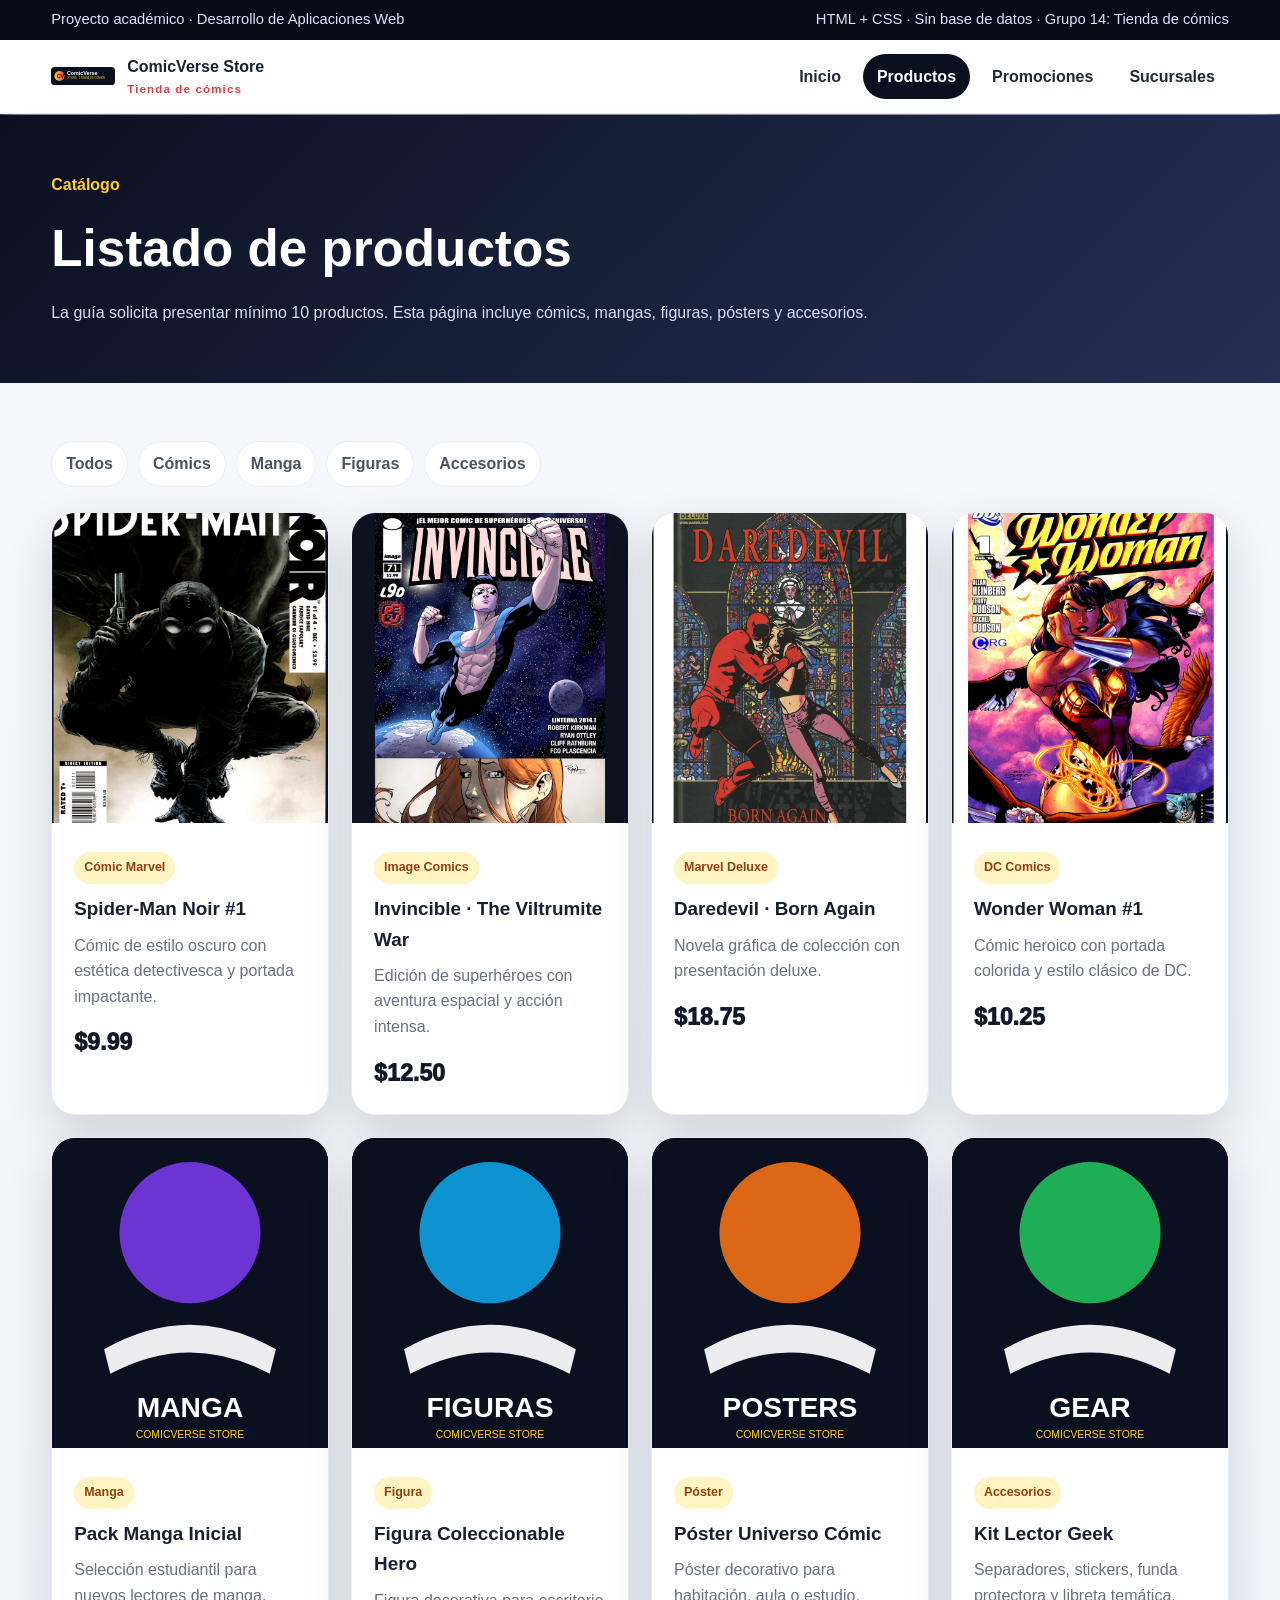
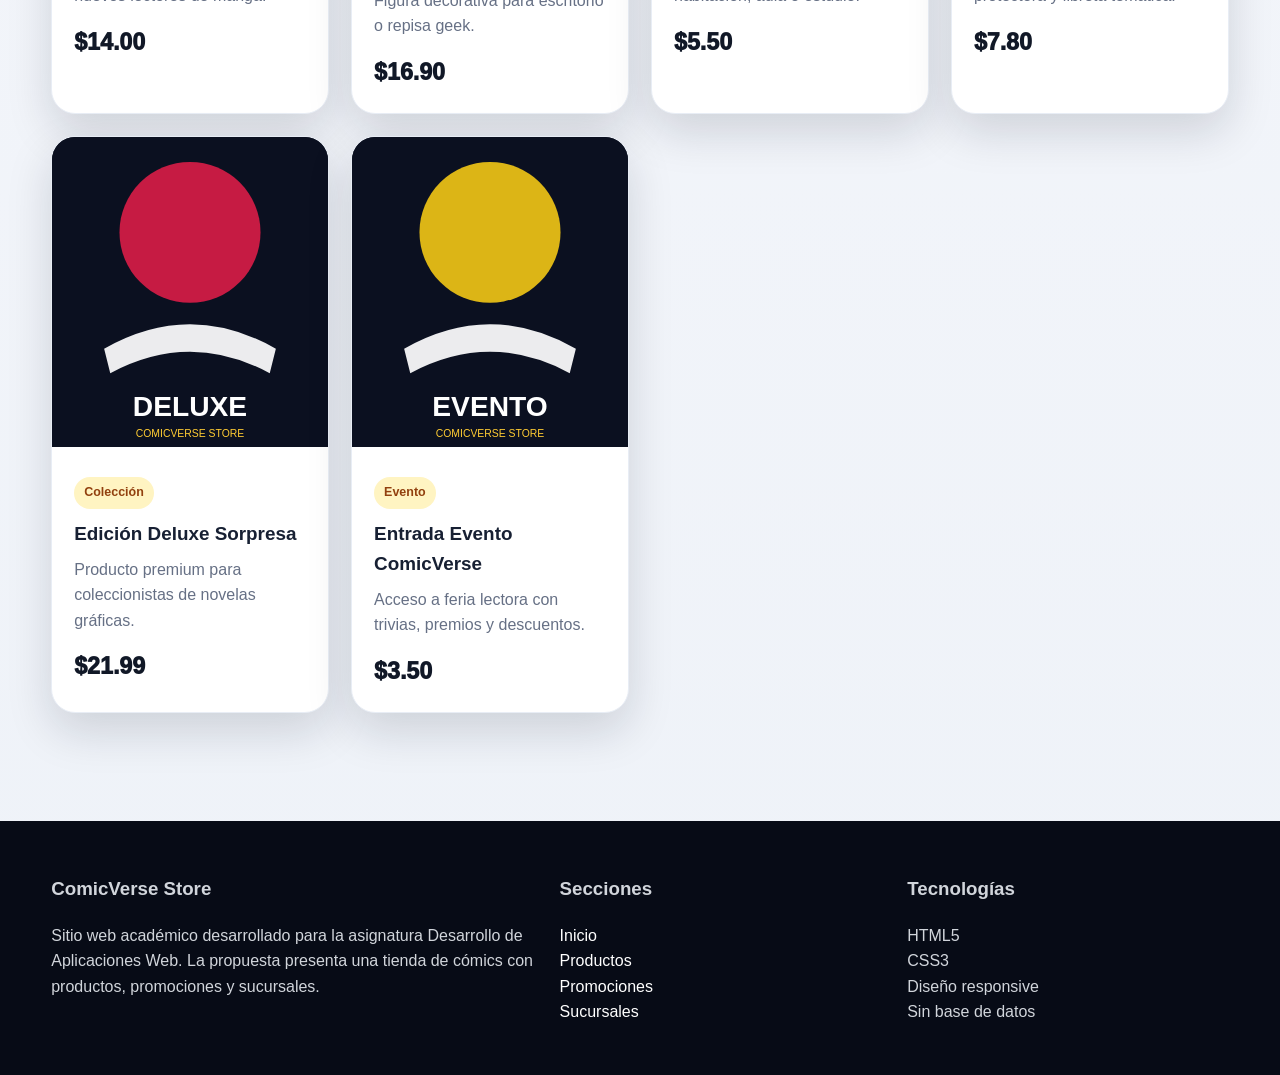
==== productos.html @ d06545f9 "Add files via upload" ====
<!doctype html><html lang="es"><head><meta charset="utf-8"><meta name="viewport" content="width=device-width, initial-scale=1"><title>Productos | ComicVerse Store</title><link rel="stylesheet" href="styles.css"><style>
:root{--bg:#0a0f1f;--bg2:#111827;--card:#ffffff;--ink:#172033;--muted:#667085;--brand:#e63946;--gold:#ffcc33;--blue:#2563eb;--soft:#f4f6fb;--line:#e8edf5;--green:#16a34a;--shadow:0 18px 45px rgba(15,23,42,.15)}
*{box-sizing:border-box}html{scroll-behavior:smooth}body{margin:0;font-family:Inter,Segoe UI,Arial,sans-serif;background:linear-gradient(180deg,#f7f8fc,#eef2f8);color:var(--ink);line-height:1.6}.topbar{background:#070b16;color:#dbe4ff;font-size:.92rem}.container{width:min(1180px,92%);margin:auto}.topbar .container{display:flex;justify-content:space-between;gap:16px;padding:8px 0}.navbar{position:sticky;top:0;z-index:50;background:rgba(255,255,255,.93);backdrop-filter:blur(14px);border-bottom:1px solid var(--line)}.navrow{display:flex;align-items:center;justify-content:space-between;padding:14px 0}.brand{display:flex;align-items:center;gap:12px;text-decoration:none;color:var(--ink);font-weight:900}.brand img{width:64px;height:44px;object-fit:contain}.brand span{display:block}.brand small{display:block;font-size:.72rem;font-weight:700;color:var(--brand);letter-spacing:.1em}.navlinks{display:flex;gap:8px;flex-wrap:wrap}.navlinks a{text-decoration:none;color:#1f2937;font-weight:700;padding:10px 14px;border-radius:999px}.navlinks a:hover,.navlinks a.active{background:#0b1020;color:#fff}.hero{background:radial-gradient(circle at 15% 10%,rgba(255,204,51,.25),transparent 30%),linear-gradient(135deg,#080d1e,#19213e 55%,#3b0f17);color:#fff;padding:72px 0 48px;position:relative;overflow:hidden}.hero-grid{display:grid;grid-template-columns:1.1fr .9fr;gap:40px;align-items:center}.badge{display:inline-flex;gap:8px;align-items:center;background:rgba(255,255,255,.12);border:1px solid rgba(255,255,255,.2);padding:8px 13px;border-radius:999px;font-weight:800;color:#ffeaa4}.hero h1{font-size:clamp(2.15rem,5vw,4.4rem);line-height:1.05;margin:18px 0}.hero p{font-size:1.13rem;color:#e5e7eb;max-width:780px}.actions{display:flex;gap:12px;flex-wrap:wrap;margin-top:25px}.btn{display:inline-block;text-decoration:none;border:0;border-radius:15px;padding:13px 18px;font-weight:900;cursor:pointer}.btn-primary{background:var(--gold);color:#111827}.btn-dark{background:#fff;color:#111827}.btn-line{border:2px solid rgba(255,255,255,.35);color:#fff;background:transparent}.cover-wall{display:grid;grid-template-columns:repeat(2,1fr);gap:16px;transform:rotate(-2deg)}.cover{height:255px;border-radius:22px;object-fit:cover;width:100%;box-shadow:0 24px 50px rgba(0,0,0,.35);border:4px solid rgba(255,255,255,.12)}.cover:nth-child(2),.cover:nth-child(3){transform:translateY(24px)}.section{padding:58px 0}.section-title{display:flex;align-items:end;justify-content:space-between;gap:18px;margin-bottom:26px}.section-title h2{font-size:clamp(1.65rem,3vw,2.55rem);margin:0}.section-title p{margin:0;color:var(--muted);max-width:640px}.grid{display:grid;gap:22px}.grid-3{grid-template-columns:repeat(3,1fr)}.grid-4{grid-template-columns:repeat(4,1fr)}.card{background:var(--card);border:1px solid var(--line);border-radius:24px;box-shadow:var(--shadow);overflow:hidden}.card-body{padding:22px}.card h3{margin:0 0 8px;font-size:1.18rem}.card p{color:var(--muted);margin:0 0 15px}.product-img{width:100%;height:310px;object-fit:cover;background:#101827}.price{font-size:1.45rem;font-weight:950;color:#111827}.old{text-decoration:line-through;color:#98a2b3;font-weight:700;margin-left:6px}.tag{display:inline-block;background:#fff4c2;color:#92400e;padding:6px 10px;border-radius:999px;font-weight:900;font-size:.78rem;margin-bottom:10px}.tag.red{background:#ffe4e6;color:#9f1239}.tag.blue{background:#dbeafe;color:#1d4ed8}.tag.green{background:#dcfce7;color:#166534}.features{display:grid;grid-template-columns:repeat(3,1fr);gap:18px;margin-top:30px}.feature{background:#fff;border:1px solid var(--line);border-radius:24px;padding:24px;box-shadow:var(--shadow)}.feature strong{display:block;font-size:1.12rem;margin-bottom:8px}.page-head{background:linear-gradient(135deg,#0b1020,#252f55);color:#fff;padding:58px 0}.page-head h1{font-size:clamp(2rem,4vw,3.3rem);margin:0 0 10px}.page-head p{margin:0;color:#d7def3}.filters{display:flex;gap:10px;flex-wrap:wrap;margin-bottom:25px}.pill{border:1px solid var(--line);background:#fff;border-radius:999px;padding:9px 14px;font-weight:800;color:#475467}.promo-card{position:relative}.discount{position:absolute;top:14px;right:14px;background:var(--brand);color:#fff;border-radius:999px;padding:8px 12px;font-weight:950;box-shadow:0 10px 30px rgba(230,57,70,.35)}.branch{display:grid;grid-template-columns:88px 1fr;gap:18px;align-items:center}.branch-icon{width:88px;height:88px;border-radius:22px;background:linear-gradient(135deg,#ffcc33,#e63946);display:grid;place-items:center;font-size:2rem;color:#111827;font-weight:900}.map{height:320px;border-radius:28px;background:linear-gradient(135deg,#dbeafe,#fff7ed);border:1px solid var(--line);display:grid;place-items:center;text-align:center;padding:28px;box-shadow:var(--shadow)}.footer{background:#070b16;color:#d1d5db;padding:34px 0;margin-top:50px}.footer-grid{display:grid;grid-template-columns:1.2fr .8fr .8fr;gap:26px}.footer a{color:#fff;text-decoration:none}.note{background:#fff;border-left:6px solid var(--gold);border-radius:18px;padding:18px 20px;box-shadow:var(--shadow);color:#475467}.table{width:100%;border-collapse:collapse;background:#fff;border-radius:22px;overflow:hidden;box-shadow:var(--shadow)}.table th,.table td{padding:15px;border-bottom:1px solid var(--line);text-align:left}.table th{background:#0b1020;color:white}.academic{background:#eef4ff;border:1px solid #c7d7fe;border-radius:22px;padding:22px}.crumb{font-weight:800;color:#ffcc33;margin-bottom:10px}@media(max-width:900px){.hero-grid,.grid-3,.grid-4,.features,.footer-grid{grid-template-columns:1fr}.cover-wall{margin-top:16px}.product-img{height:260px}.section-title{align-items:start;flex-direction:column}.topbar .container{flex-direction:column}.navrow{align-items:flex-start;gap:12px;flex-direction:column}.navlinks a{padding:8px 10px}.hero{padding-top:42px}}
</style><meta name="description" content="Sitio académico de tienda de cómics desarrollado con HTML y CSS."><link rel="icon" href="img/logo.svg"></head><body><div class="topbar"><div class="container"><span>Proyecto académico · Desarrollo de Aplicaciones Web</span><span>HTML + CSS · Sin base de datos · Grupo 14: Tienda de cómics</span></div></div><nav class="navbar"><div class="container navrow"><a class="brand" href="index.html"><img src="[data-uri]" alt="ComicVerse Store"><span>ComicVerse Store<small>Tienda de cómics</small></span></a><div class="navlinks"><a class="" href="index.html">Inicio</a><a class="active" href="productos.html">Productos</a><a class="" href="promociones.html">Promociones</a><a class="" href="sucursales.html">Sucursales</a></div></div></nav>
<section class="page-head"><div class="container"><div class="crumb">Catálogo</div><h1>Listado de productos</h1><p>La guía solicita presentar mínimo 10 productos. Esta página incluye cómics, mangas, figuras, pósters y accesorios.</p></div></section>
<section class="section"><div class="container"><div class="filters"><span class="pill">Todos</span><span class="pill">Cómics</span><span class="pill">Manga</span><span class="pill">Figuras</span><span class="pill">Accesorios</span></div><div class="grid grid-4"><article class="card"><img class="product-img" src="[data-uri]" alt="Spider-Man Noir #1"><div class="card-body"><span class="tag">Cómic Marvel</span><h3>Spider-Man Noir #1</h3><p>Cómic de estilo oscuro con estética detectivesca y portada impactante.</p><div class="price">$9.99</div></div></article><article class="card"><img class="product-img" src="[data-uri]" alt="Invincible · The Viltrumite War"><div class="card-body"><span class="tag">Image Comics</span><h3>Invincible · The Viltrumite War</h3><p>Edición de superhéroes con aventura espacial y acción intensa.</p><div class="price">$12.50</div></div></article><article class="card"><img class="product-img" src="[data-uri]" alt="Daredevil · Born Again"><div class="card-body"><span class="tag">Marvel Deluxe</span><h3>Daredevil · Born Again</h3><p>Novela gráfica de colección con presentación deluxe.</p><div class="price">$18.75</div></div></article><article class="card"><img class="product-img" src="[data-uri]" alt="Wonder Woman #1"><div class="card-body"><span class="tag">DC Comics</span><h3>Wonder Woman #1</h3><p>Cómic heroico con portada colorida y estilo clásico de DC.</p><div class="price">$10.25</div></div></article><article class="card"><img class="product-img" src="[data-uri]" alt="Pack Manga Inicial"><div class="card-body"><span class="tag">Manga</span><h3>Pack Manga Inicial</h3><p>Selección estudiantil para nuevos lectores de manga.</p><div class="price">$14.00</div></div></article><article class="card"><img class="product-img" src="[data-uri]" alt="Figura Coleccionable Hero"><div class="card-body"><span class="tag">Figura</span><h3>Figura Coleccionable Hero</h3><p>Figura decorativa para escritorio o repisa geek.</p><div class="price">$16.90</div></div></article><article class="card"><img class="product-img" src="[data-uri]" alt="Póster Universo Cómic"><div class="card-body"><span class="tag">Póster</span><h3>Póster Universo Cómic</h3><p>Póster decorativo para habitación, aula o estudio.</p><div class="price">$5.50</div></div></article><article class="card"><img class="product-img" src="[data-uri]" alt="Kit Lector Geek"><div class="card-body"><span class="tag">Accesorios</span><h3>Kit Lector Geek</h3><p>Separadores, stickers, funda protectora y libreta temática.</p><div class="price">$7.80</div></div></article><article class="card"><img class="product-img" src="[data-uri]" alt="Edición Deluxe Sorpresa"><div class="card-body"><span class="tag">Colección</span><h3>Edición Deluxe Sorpresa</h3><p>Producto premium para coleccionistas de novelas gráficas.</p><div class="price">$21.99</div></div></article><article class="card"><img class="product-img" src="[data-uri]" alt="Entrada Evento ComicVerse"><div class="card-body"><span class="tag">Evento</span><h3>Entrada Evento ComicVerse</h3><p>Acceso a feria lectora con trivias, premios y descuentos.</p><div class="price">$3.50</div></div></article></div></div></section>
<footer class="footer"><div class="container footer-grid"><div><h3>ComicVerse Store</h3><p>Sitio web académico desarrollado para la asignatura Desarrollo de Aplicaciones Web. La propuesta presenta una tienda de cómics con productos, promociones y sucursales.</p></div><div><h3>Secciones</h3><p><a href="index.html">Inicio</a><br><a href="productos.html">Productos</a><br><a href="promociones.html">Promociones</a><br><a href="sucursales.html">Sucursales</a></p></div><div><h3>Tecnologías</h3><p>HTML5<br>CSS3<br>Diseño responsive<br>Sin base de datos</p></div></div></footer></body></html>
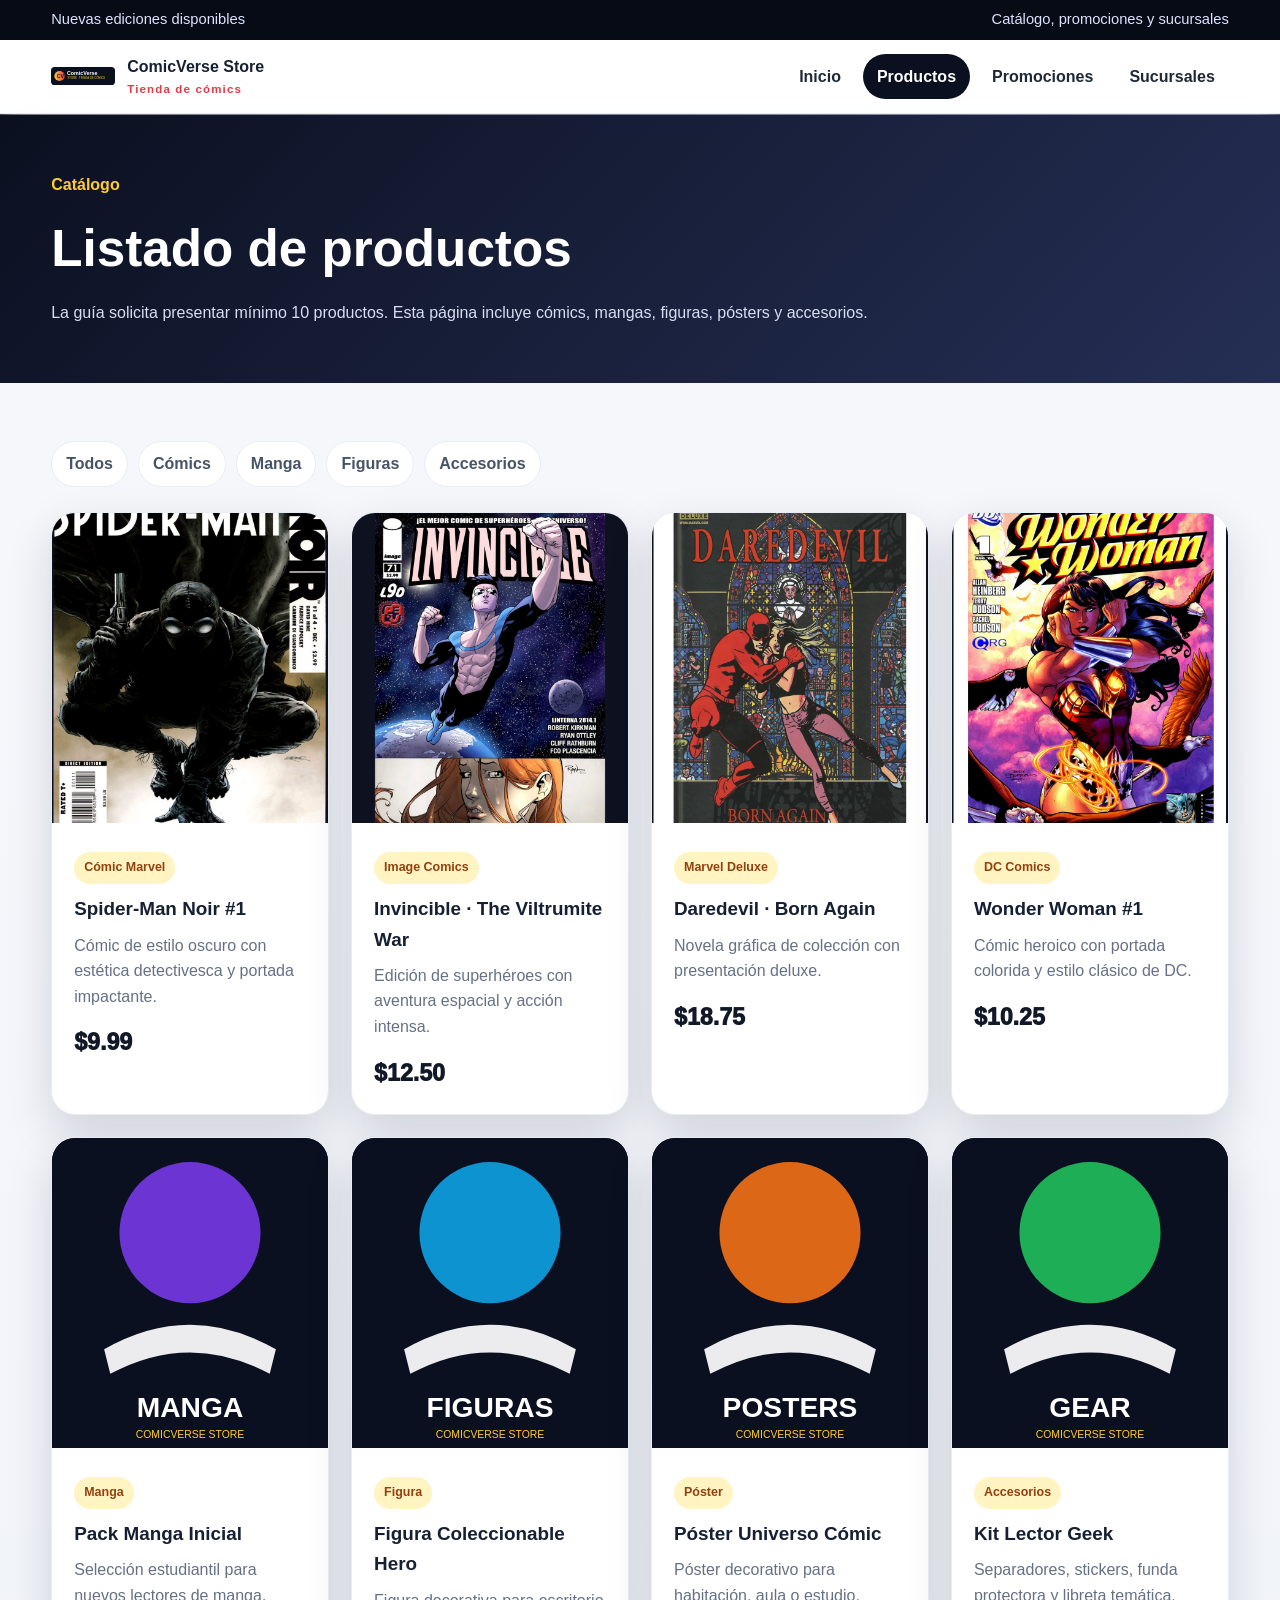
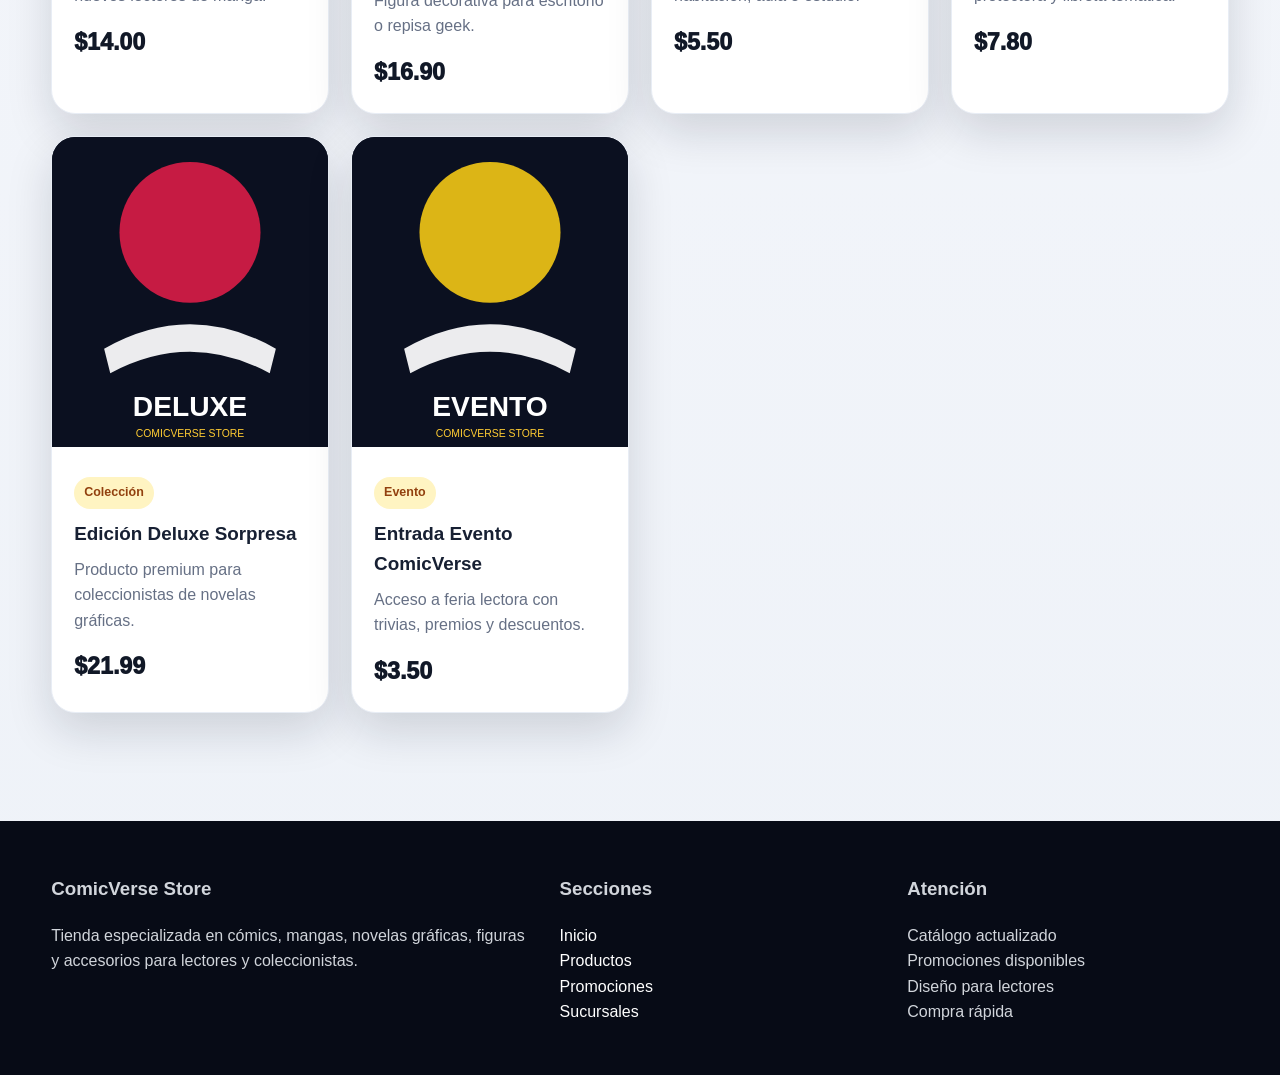
==== commit 099d3143: "Add files via upload" ====
--- a/productos.html
+++ b/productos.html
@@ -1,7 +1,7 @@
 <!doctype html><html lang="es"><head><meta charset="utf-8"><meta name="viewport" content="width=device-width, initial-scale=1"><title>Productos | ComicVerse Store</title><link rel="stylesheet" href="styles.css"><style>
 :root{--bg:#0a0f1f;--bg2:#111827;--card:#ffffff;--ink:#172033;--muted:#667085;--brand:#e63946;--gold:#ffcc33;--blue:#2563eb;--soft:#f4f6fb;--line:#e8edf5;--green:#16a34a;--shadow:0 18px 45px rgba(15,23,42,.15)}
 *{box-sizing:border-box}html{scroll-behavior:smooth}body{margin:0;font-family:Inter,Segoe UI,Arial,sans-serif;background:linear-gradient(180deg,#f7f8fc,#eef2f8);color:var(--ink);line-height:1.6}.topbar{background:#070b16;color:#dbe4ff;font-size:.92rem}.container{width:min(1180px,92%);margin:auto}.topbar .container{display:flex;justify-content:space-between;gap:16px;padding:8px 0}.navbar{position:sticky;top:0;z-index:50;background:rgba(255,255,255,.93);backdrop-filter:blur(14px);border-bottom:1px solid var(--line)}.navrow{display:flex;align-items:center;justify-content:space-between;padding:14px 0}.brand{display:flex;align-items:center;gap:12px;text-decoration:none;color:var(--ink);font-weight:900}.brand img{width:64px;height:44px;object-fit:contain}.brand span{display:block}.brand small{display:block;font-size:.72rem;font-weight:700;color:var(--brand);letter-spacing:.1em}.navlinks{display:flex;gap:8px;flex-wrap:wrap}.navlinks a{text-decoration:none;color:#1f2937;font-weight:700;padding:10px 14px;border-radius:999px}.navlinks a:hover,.navlinks a.active{background:#0b1020;color:#fff}.hero{background:radial-gradient(circle at 15% 10%,rgba(255,204,51,.25),transparent 30%),linear-gradient(135deg,#080d1e,#19213e 55%,#3b0f17);color:#fff;padding:72px 0 48px;position:relative;overflow:hidden}.hero-grid{display:grid;grid-template-columns:1.1fr .9fr;gap:40px;align-items:center}.badge{display:inline-flex;gap:8px;align-items:center;background:rgba(255,255,255,.12);border:1px solid rgba(255,255,255,.2);padding:8px 13px;border-radius:999px;font-weight:800;color:#ffeaa4}.hero h1{font-size:clamp(2.15rem,5vw,4.4rem);line-height:1.05;margin:18px 0}.hero p{font-size:1.13rem;color:#e5e7eb;max-width:780px}.actions{display:flex;gap:12px;flex-wrap:wrap;margin-top:25px}.btn{display:inline-block;text-decoration:none;border:0;border-radius:15px;padding:13px 18px;font-weight:900;cursor:pointer}.btn-primary{background:var(--gold);color:#111827}.btn-dark{background:#fff;color:#111827}.btn-line{border:2px solid rgba(255,255,255,.35);color:#fff;background:transparent}.cover-wall{display:grid;grid-template-columns:repeat(2,1fr);gap:16px;transform:rotate(-2deg)}.cover{height:255px;border-radius:22px;object-fit:cover;width:100%;box-shadow:0 24px 50px rgba(0,0,0,.35);border:4px solid rgba(255,255,255,.12)}.cover:nth-child(2),.cover:nth-child(3){transform:translateY(24px)}.section{padding:58px 0}.section-title{display:flex;align-items:end;justify-content:space-between;gap:18px;margin-bottom:26px}.section-title h2{font-size:clamp(1.65rem,3vw,2.55rem);margin:0}.section-title p{margin:0;color:var(--muted);max-width:640px}.grid{display:grid;gap:22px}.grid-3{grid-template-columns:repeat(3,1fr)}.grid-4{grid-template-columns:repeat(4,1fr)}.card{background:var(--card);border:1px solid var(--line);border-radius:24px;box-shadow:var(--shadow);overflow:hidden}.card-body{padding:22px}.card h3{margin:0 0 8px;font-size:1.18rem}.card p{color:var(--muted);margin:0 0 15px}.product-img{width:100%;height:310px;object-fit:cover;background:#101827}.price{font-size:1.45rem;font-weight:950;color:#111827}.old{text-decoration:line-through;color:#98a2b3;font-weight:700;margin-left:6px}.tag{display:inline-block;background:#fff4c2;color:#92400e;padding:6px 10px;border-radius:999px;font-weight:900;font-size:.78rem;margin-bottom:10px}.tag.red{background:#ffe4e6;color:#9f1239}.tag.blue{background:#dbeafe;color:#1d4ed8}.tag.green{background:#dcfce7;color:#166534}.features{display:grid;grid-template-columns:repeat(3,1fr);gap:18px;margin-top:30px}.feature{background:#fff;border:1px solid var(--line);border-radius:24px;padding:24px;box-shadow:var(--shadow)}.feature strong{display:block;font-size:1.12rem;margin-bottom:8px}.page-head{background:linear-gradient(135deg,#0b1020,#252f55);color:#fff;padding:58px 0}.page-head h1{font-size:clamp(2rem,4vw,3.3rem);margin:0 0 10px}.page-head p{margin:0;color:#d7def3}.filters{display:flex;gap:10px;flex-wrap:wrap;margin-bottom:25px}.pill{border:1px solid var(--line);background:#fff;border-radius:999px;padding:9px 14px;font-weight:800;color:#475467}.promo-card{position:relative}.discount{position:absolute;top:14px;right:14px;background:var(--brand);color:#fff;border-radius:999px;padding:8px 12px;font-weight:950;box-shadow:0 10px 30px rgba(230,57,70,.35)}.branch{display:grid;grid-template-columns:88px 1fr;gap:18px;align-items:center}.branch-icon{width:88px;height:88px;border-radius:22px;background:linear-gradient(135deg,#ffcc33,#e63946);display:grid;place-items:center;font-size:2rem;color:#111827;font-weight:900}.map{height:320px;border-radius:28px;background:linear-gradient(135deg,#dbeafe,#fff7ed);border:1px solid var(--line);display:grid;place-items:center;text-align:center;padding:28px;box-shadow:var(--shadow)}.footer{background:#070b16;color:#d1d5db;padding:34px 0;margin-top:50px}.footer-grid{display:grid;grid-template-columns:1.2fr .8fr .8fr;gap:26px}.footer a{color:#fff;text-decoration:none}.note{background:#fff;border-left:6px solid var(--gold);border-radius:18px;padding:18px 20px;box-shadow:var(--shadow);color:#475467}.table{width:100%;border-collapse:collapse;background:#fff;border-radius:22px;overflow:hidden;box-shadow:var(--shadow)}.table th,.table td{padding:15px;border-bottom:1px solid var(--line);text-align:left}.table th{background:#0b1020;color:white}.academic{background:#eef4ff;border:1px solid #c7d7fe;border-radius:22px;padding:22px}.crumb{font-weight:800;color:#ffcc33;margin-bottom:10px}@media(max-width:900px){.hero-grid,.grid-3,.grid-4,.features,.footer-grid{grid-template-columns:1fr}.cover-wall{margin-top:16px}.product-img{height:260px}.section-title{align-items:start;flex-direction:column}.topbar .container{flex-direction:column}.navrow{align-items:flex-start;gap:12px;flex-direction:column}.navlinks a{padding:8px 10px}.hero{padding-top:42px}}
-</style><meta name="description" content="Sitio académico de tienda de cómics desarrollado con HTML y CSS."><link rel="icon" href="img/logo.svg"></head><body><div class="topbar"><div class="container"><span>Proyecto académico · Desarrollo de Aplicaciones Web</span><span>HTML + CSS · Sin base de datos · Grupo 14: Tienda de cómics</span></div></div><nav class="navbar"><div class="container navrow"><a class="brand" href="index.html"><img src="[data-uri]" alt="ComicVerse Store"><span>ComicVerse Store<small>Tienda de cómics</small></span></a><div class="navlinks"><a class="" href="index.html">Inicio</a><a class="active" href="productos.html">Productos</a><a class="" href="promociones.html">Promociones</a><a class="" href="sucursales.html">Sucursales</a></div></div></nav>
+</style><meta name="description" content="ComicVerse Store, tienda de cómics, mangas, novelas gráficas, figuras y accesorios para coleccionistas."><link rel="icon" href="img/logo.svg"></head><body><div class="topbar"><div class="container"><span>Nuevas ediciones disponibles</span><span>Catálogo, promociones y sucursales</span></div></div><nav class="navbar"><div class="container navrow"><a class="brand" href="index.html"><img src="[data-uri]" alt="ComicVerse Store"><span>ComicVerse Store<small>Tienda de cómics</small></span></a><div class="navlinks"><a class="" href="index.html">Inicio</a><a class="active" href="productos.html">Productos</a><a class="" href="promociones.html">Promociones</a><a class="" href="sucursales.html">Sucursales</a></div></div></nav>
 <section class="page-head"><div class="container"><div class="crumb">Catálogo</div><h1>Listado de productos</h1><p>La guía solicita presentar mínimo 10 productos. Esta página incluye cómics, mangas, figuras, pósters y accesorios.</p></div></section>
 <section class="section"><div class="container"><div class="filters"><span class="pill">Todos</span><span class="pill">Cómics</span><span class="pill">Manga</span><span class="pill">Figuras</span><span class="pill">Accesorios</span></div><div class="grid grid-4"><article class="card"><img class="product-img" src="[data-uri]" alt="Spider-Man Noir #1"><div class="card-body"><span class="tag">Cómic Marvel</span><h3>Spider-Man Noir #1</h3><p>Cómic de estilo oscuro con estética detectivesca y portada impactante.</p><div class="price">$9.99</div></div></article><article class="card"><img class="product-img" src="[data-uri]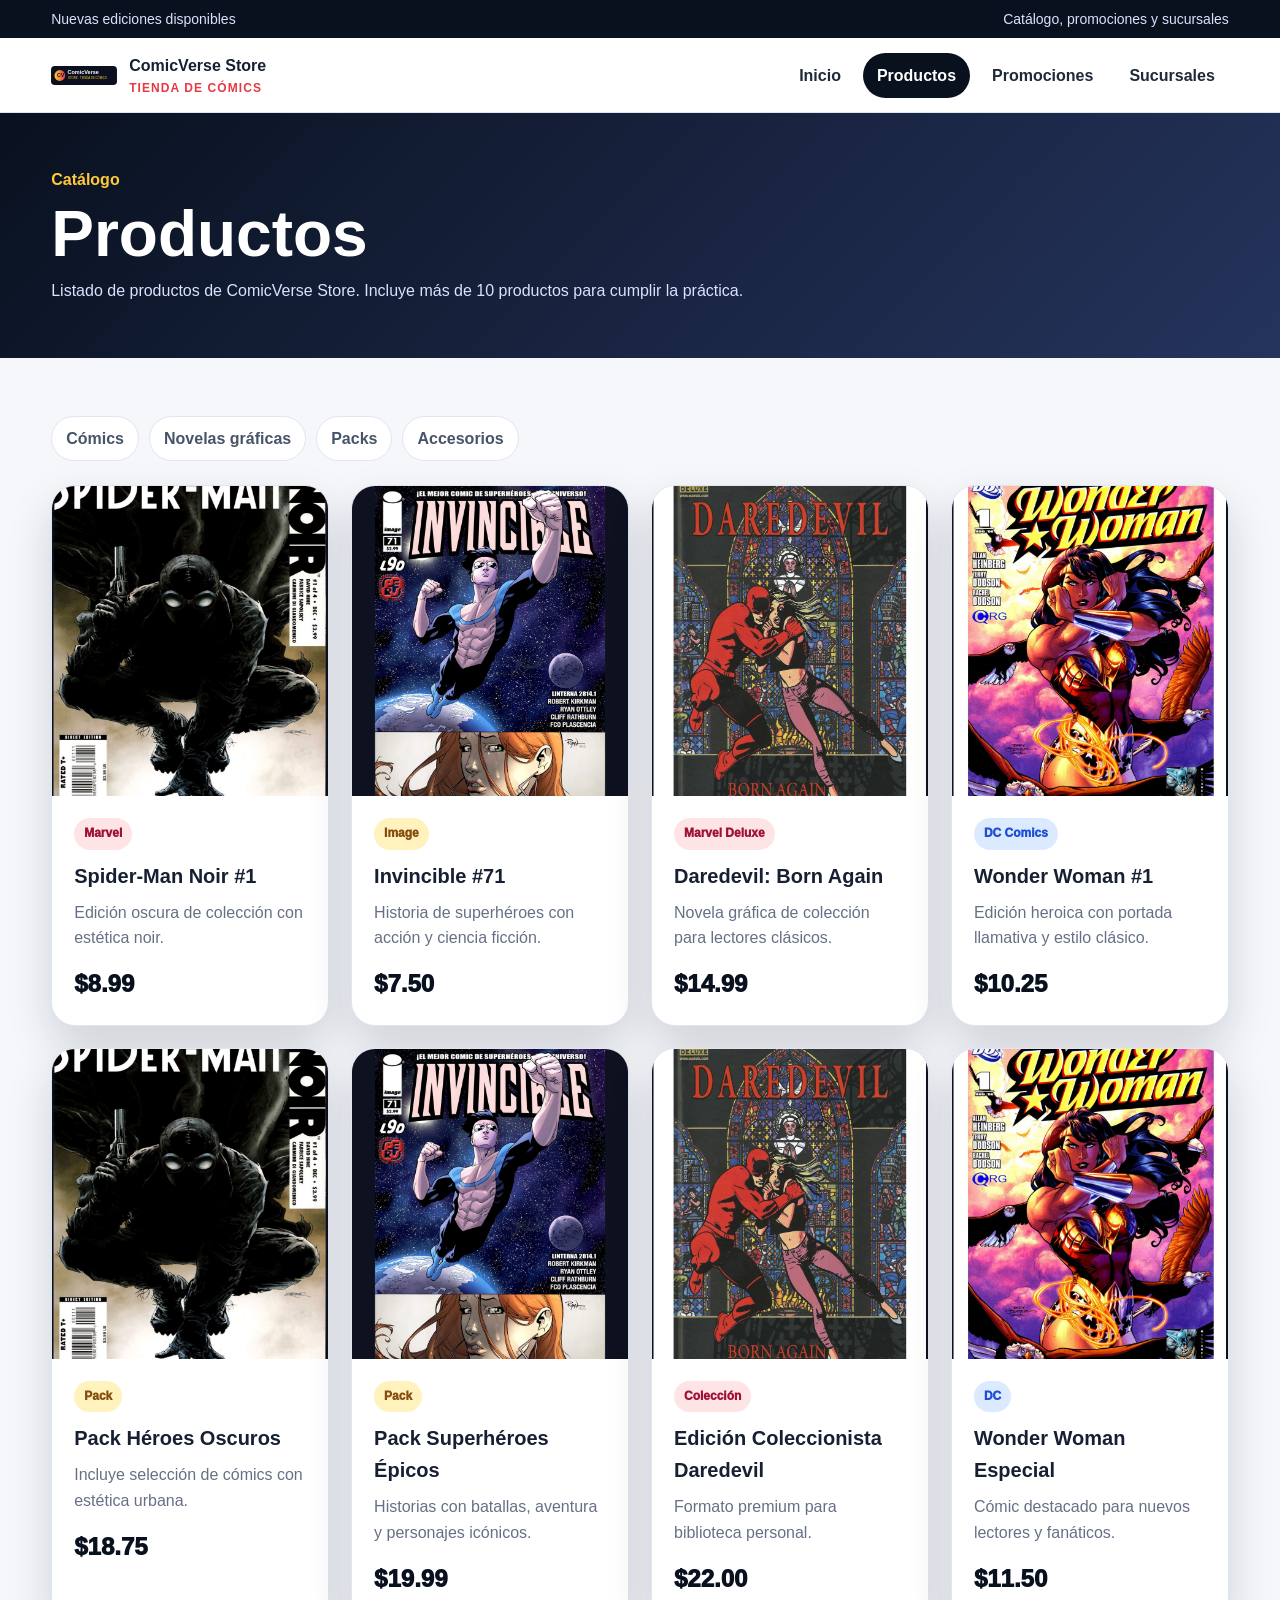
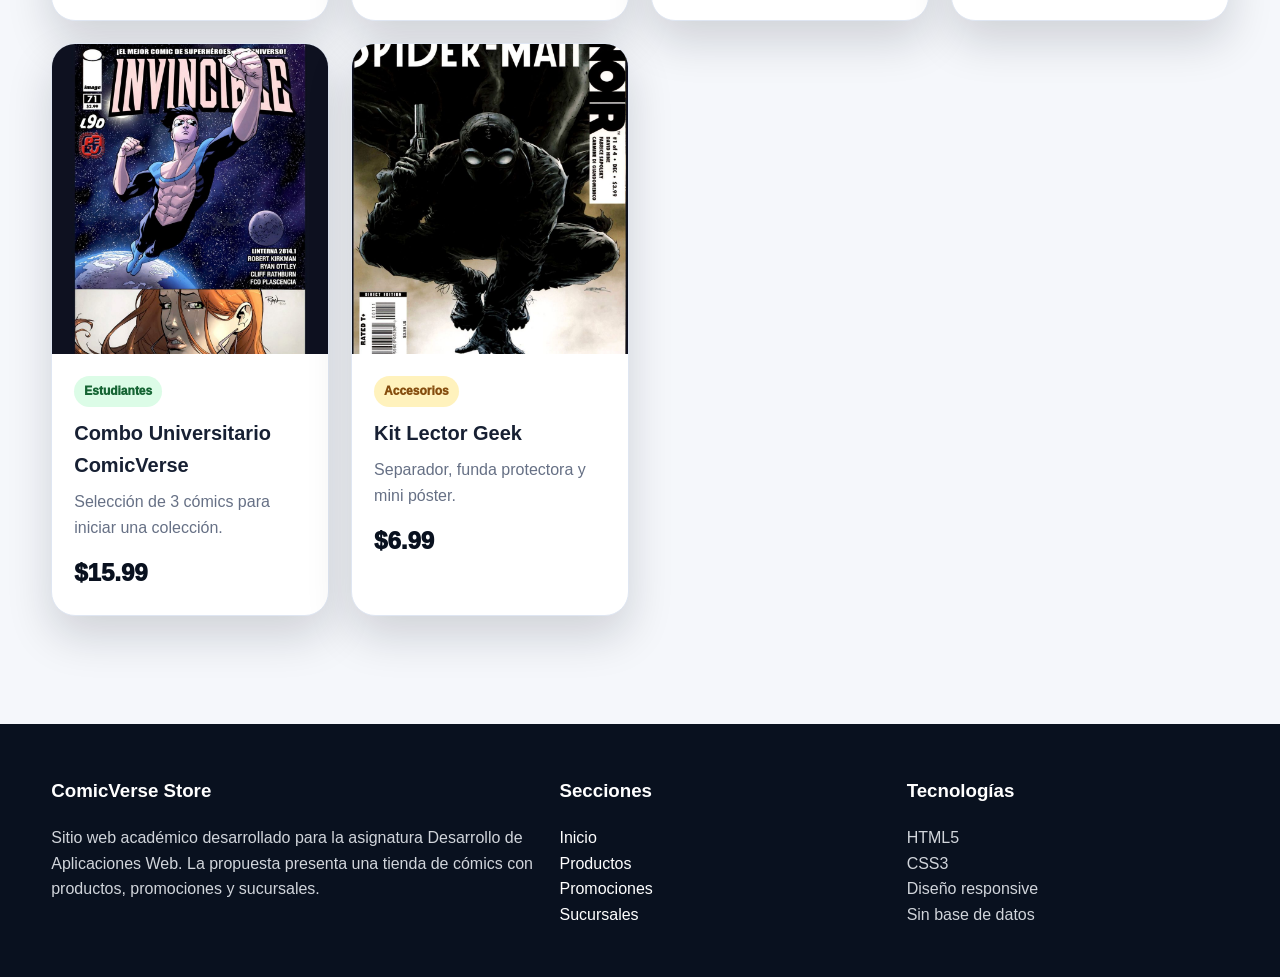
==== commit 33738fa4: "Add files via upload" ====
--- a/productos.html
+++ b/productos.html
@@ -1,7 +1,19 @@
-<!doctype html><html lang="es"><head><meta charset="utf-8"><meta name="viewport" content="width=device-width, initial-scale=1"><title>Productos | ComicVerse Store</title><link rel="stylesheet" href="styles.css"><style>
-:root{--bg:#0a0f1f;--bg2:#111827;--card:#ffffff;--ink:#172033;--muted:#667085;--brand:#e63946;--gold:#ffcc33;--blue:#2563eb;--soft:#f4f6fb;--line:#e8edf5;--green:#16a34a;--shadow:0 18px 45px rgba(15,23,42,.15)}
-*{box-sizing:border-box}html{scroll-behavior:smooth}body{margin:0;font-family:Inter,Segoe UI,Arial,sans-serif;background:linear-gradient(180deg,#f7f8fc,#eef2f8);color:var(--ink);line-height:1.6}.topbar{background:#070b16;color:#dbe4ff;font-size:.92rem}.container{width:min(1180px,92%);margin:auto}.topbar .container{display:flex;justify-content:space-between;gap:16px;padding:8px 0}.navbar{position:sticky;top:0;z-index:50;background:rgba(255,255,255,.93);backdrop-filter:blur(14px);border-bottom:1px solid var(--line)}.navrow{display:flex;align-items:center;justify-content:space-between;padding:14px 0}.brand{display:flex;align-items:center;gap:12px;text-decoration:none;color:var(--ink);font-weight:900}.brand img{width:64px;height:44px;object-fit:contain}.brand span{display:block}.brand small{display:block;font-size:.72rem;font-weight:700;color:var(--brand);letter-spacing:.1em}.navlinks{display:flex;gap:8px;flex-wrap:wrap}.navlinks a{text-decoration:none;color:#1f2937;font-weight:700;padding:10px 14px;border-radius:999px}.navlinks a:hover,.navlinks a.active{background:#0b1020;color:#fff}.hero{background:radial-gradient(circle at 15% 10%,rgba(255,204,51,.25),transparent 30%),linear-gradient(135deg,#080d1e,#19213e 55%,#3b0f17);color:#fff;padding:72px 0 48px;position:relative;overflow:hidden}.hero-grid{display:grid;grid-template-columns:1.1fr .9fr;gap:40px;align-items:center}.badge{display:inline-flex;gap:8px;align-items:center;background:rgba(255,255,255,.12);border:1px solid rgba(255,255,255,.2);padding:8px 13px;border-radius:999px;font-weight:800;color:#ffeaa4}.hero h1{font-size:clamp(2.15rem,5vw,4.4rem);line-height:1.05;margin:18px 0}.hero p{font-size:1.13rem;color:#e5e7eb;max-width:780px}.actions{display:flex;gap:12px;flex-wrap:wrap;margin-top:25px}.btn{display:inline-block;text-decoration:none;border:0;border-radius:15px;padding:13px 18px;font-weight:900;cursor:pointer}.btn-primary{background:var(--gold);color:#111827}.btn-dark{background:#fff;color:#111827}.btn-line{border:2px solid rgba(255,255,255,.35);color:#fff;background:transparent}.cover-wall{display:grid;grid-template-columns:repeat(2,1fr);gap:16px;transform:rotate(-2deg)}.cover{height:255px;border-radius:22px;object-fit:cover;width:100%;box-shadow:0 24px 50px rgba(0,0,0,.35);border:4px solid rgba(255,255,255,.12)}.cover:nth-child(2),.cover:nth-child(3){transform:translateY(24px)}.section{padding:58px 0}.section-title{display:flex;align-items:end;justify-content:space-between;gap:18px;margin-bottom:26px}.section-title h2{font-size:clamp(1.65rem,3vw,2.55rem);margin:0}.section-title p{margin:0;color:var(--muted);max-width:640px}.grid{display:grid;gap:22px}.grid-3{grid-template-columns:repeat(3,1fr)}.grid-4{grid-template-columns:repeat(4,1fr)}.card{background:var(--card);border:1px solid var(--line);border-radius:24px;box-shadow:var(--shadow);overflow:hidden}.card-body{padding:22px}.card h3{margin:0 0 8px;font-size:1.18rem}.card p{color:var(--muted);margin:0 0 15px}.product-img{width:100%;height:310px;object-fit:cover;background:#101827}.price{font-size:1.45rem;font-weight:950;color:#111827}.old{text-decoration:line-through;color:#98a2b3;font-weight:700;margin-left:6px}.tag{display:inline-block;background:#fff4c2;color:#92400e;padding:6px 10px;border-radius:999px;font-weight:900;font-size:.78rem;margin-bottom:10px}.tag.red{background:#ffe4e6;color:#9f1239}.tag.blue{background:#dbeafe;color:#1d4ed8}.tag.green{background:#dcfce7;color:#166534}.features{display:grid;grid-template-columns:repeat(3,1fr);gap:18px;margin-top:30px}.feature{background:#fff;border:1px solid var(--line);border-radius:24px;padding:24px;box-shadow:var(--shadow)}.feature strong{display:block;font-size:1.12rem;margin-bottom:8px}.page-head{background:linear-gradient(135deg,#0b1020,#252f55);color:#fff;padding:58px 0}.page-head h1{font-size:clamp(2rem,4vw,3.3rem);margin:0 0 10px}.page-head p{margin:0;color:#d7def3}.filters{display:flex;gap:10px;flex-wrap:wrap;margin-bottom:25px}.pill{border:1px solid var(--line);background:#fff;border-radius:999px;padding:9px 14px;font-weight:800;color:#475467}.promo-card{position:relative}.discount{position:absolute;top:14px;right:14px;background:var(--brand);color:#fff;border-radius:999px;padding:8px 12px;font-weight:950;box-shadow:0 10px 30px rgba(230,57,70,.35)}.branch{display:grid;grid-template-columns:88px 1fr;gap:18px;align-items:center}.branch-icon{width:88px;height:88px;border-radius:22px;background:linear-gradient(135deg,#ffcc33,#e63946);display:grid;place-items:center;font-size:2rem;color:#111827;font-weight:900}.map{height:320px;border-radius:28px;background:linear-gradient(135deg,#dbeafe,#fff7ed);border:1px solid var(--line);display:grid;place-items:center;text-align:center;padding:28px;box-shadow:var(--shadow)}.footer{background:#070b16;color:#d1d5db;padding:34px 0;margin-top:50px}.footer-grid{display:grid;grid-template-columns:1.2fr .8fr .8fr;gap:26px}.footer a{color:#fff;text-decoration:none}.note{background:#fff;border-left:6px solid var(--gold);border-radius:18px;padding:18px 20px;box-shadow:var(--shadow);color:#475467}.table{width:100%;border-collapse:collapse;background:#fff;border-radius:22px;overflow:hidden;box-shadow:var(--shadow)}.table th,.table td{padding:15px;border-bottom:1px solid var(--line);text-align:left}.table th{background:#0b1020;color:white}.academic{background:#eef4ff;border:1px solid #c7d7fe;border-radius:22px;padding:22px}.crumb{font-weight:800;color:#ffcc33;margin-bottom:10px}@media(max-width:900px){.hero-grid,.grid-3,.grid-4,.features,.footer-grid{grid-template-columns:1fr}.cover-wall{margin-top:16px}.product-img{height:260px}.section-title{align-items:start;flex-direction:column}.topbar .container{flex-direction:column}.navrow{align-items:flex-start;gap:12px;flex-direction:column}.navlinks a{padding:8px 10px}.hero{padding-top:42px}}
-</style><meta name="description" content="ComicVerse Store, tienda de cómics, mangas, novelas gráficas, figuras y accesorios para coleccionistas."><link rel="icon" href="img/logo.svg"></head><body><div class="topbar"><div class="container"><span>Nuevas ediciones disponibles</span><span>Catálogo, promociones y sucursales</span></div></div><nav class="navbar"><div class="container navrow"><a class="brand" href="index.html"><img src="[data-uri]" alt="ComicVerse Store"><span>ComicVerse Store<small>Tienda de cómics</small></span></a><div class="navlinks"><a class="" href="index.html">Inicio</a><a class="active" href="productos.html">Productos</a><a class="" href="promociones.html">Promociones</a><a class="" href="sucursales.html">Sucursales</a></div></div></nav>
-<section class="page-head"><div class="container"><div class="crumb">Catálogo</div><h1>Listado de productos</h1><p>La guía solicita presentar mínimo 10 productos. Esta página incluye cómics, mangas, figuras, pósters y accesorios.</p></div></section>
-<section class="section"><div class="container"><div class="filters"><span class="pill">Todos</span><span class="pill">Cómics</span><span class="pill">Manga</span><span class="pill">Figuras</span><span class="pill">Accesorios</span></div><div class="grid grid-4"><article class="card"><img class="product-img" src="[data-uri]